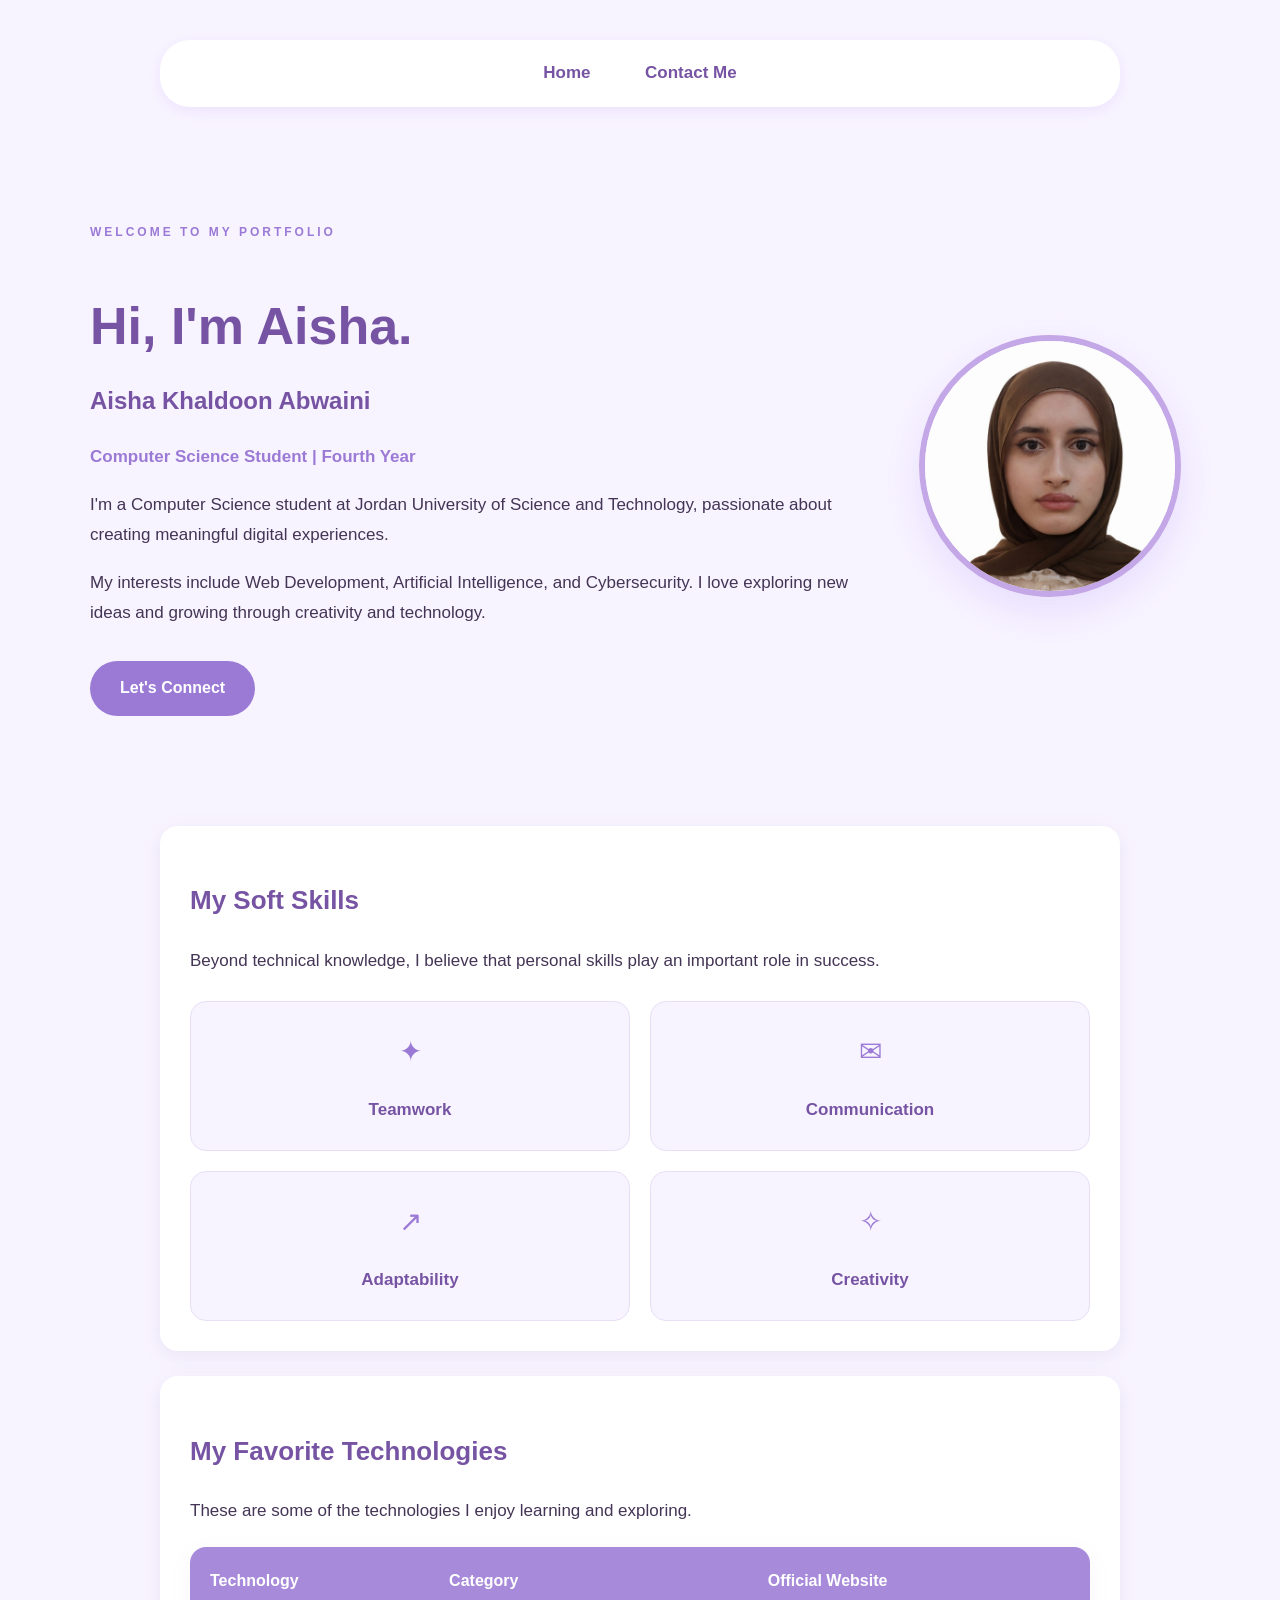
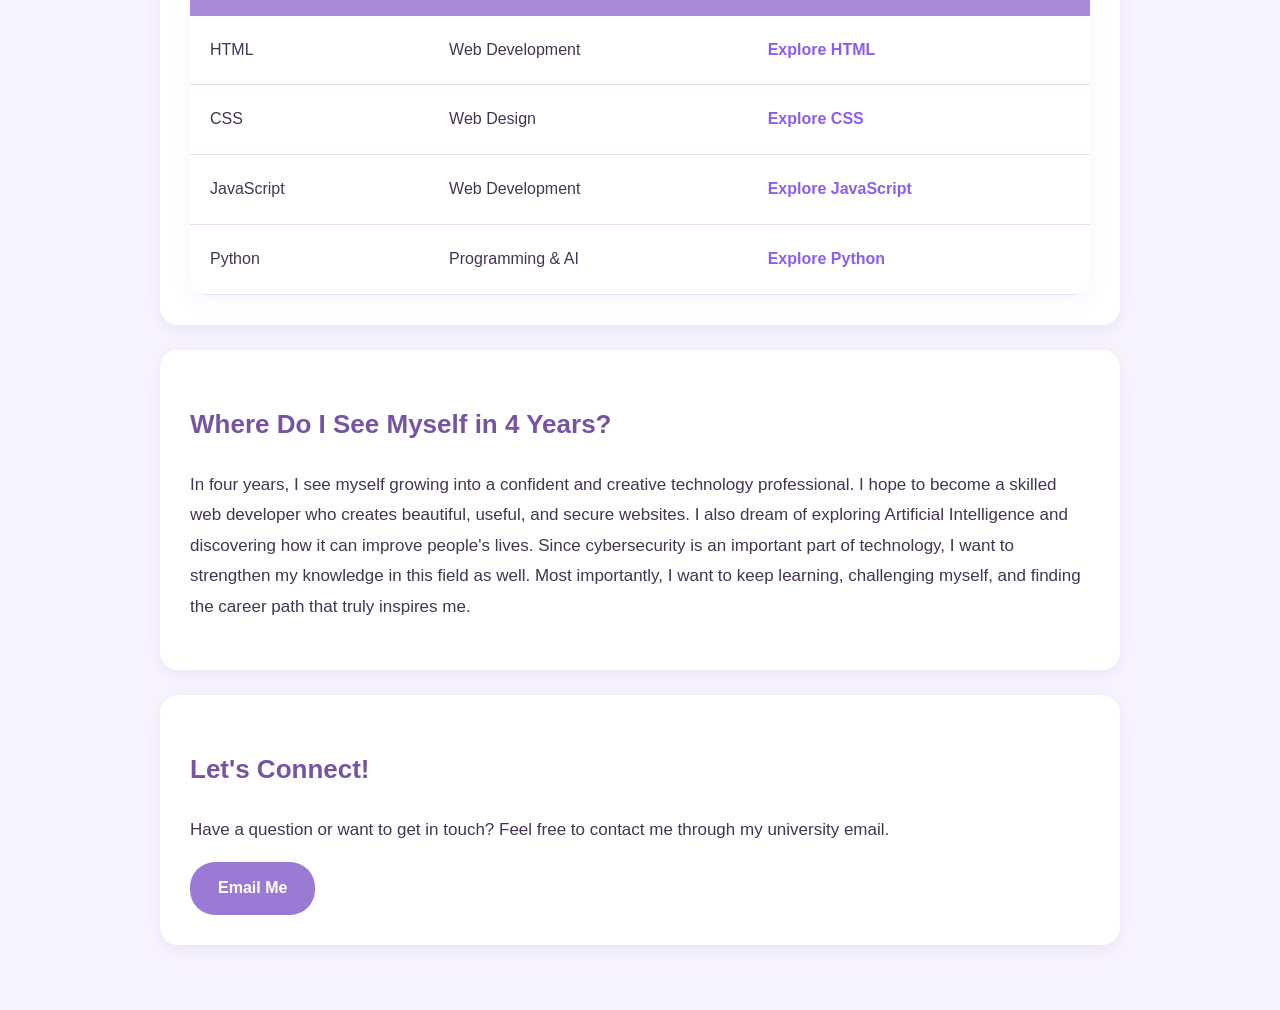
==== index.html @ a245b267 "Initial upload of my portfolio  Copy" ====
<!DOCTYPE html>
<html lang="en">

<head>
    <meta charset="UTF-8">
    <title>165885 - Aisha Khaldoon Abwaini</title>
    <link rel="stylesheet" href="style.css">
</head>

<body>

<!-- Navigation Bar -->
<nav class="navbar">
    <a href="index.html">Home</a>
    <a href="contact.html">Contact Me</a>
</nav>


  
<!-- Elegant Hero Section -->
<header class="hero">

    <div class="hero-text">

        <span class="hero-label">
            WELCOME TO MY PORTFOLIO
        </span>

        <h1>Hi, I'm Aisha.</h1>

        <h2>Aisha Khaldoon Abwaini</h2>

        <p class="hero-subtitle">
            Computer Science Student | Fourth Year
        </p>

        <p>
            I'm a Computer Science student at
            Jordan University of Science and Technology,
            passionate about creating meaningful
            digital experiences.
        </p>

        <p>
            My interests include Web Development,
            Artificial Intelligence, and Cybersecurity.
            I love exploring new ideas and growing
            through creativity and technology.
        </p>

        <a href="contact.html" class="hero-button">
            Let's Connect
        </a>

    </div>

    <div class="hero-image">
        <img src="images/profile.jpeg"
             alt="Aisha Khaldoon Abwaini"
             class="profile-photo">
    </div>

</header>


<!-- My Soft Skills -->
<section id="skills">

    <h2>My Soft Skills </h2>

    <p>
        Beyond technical knowledge, I believe that
        personal skills play an important role in success.
    </p>

    
<div class="skills-grid">

    <div class="skill-card">
        <span>✦</span>
        <h3>Teamwork</h3>
    </div>

    <div class="skill-card">
        <span>✉</span>
        <h3>Communication</h3>
    </div>

    <div class="skill-card">
        <span>↗</span>
        <h3>Adaptability</h3>
    </div>

    <div class="skill-card">
        <span>✧</span>
        <h3>Creativity</h3>
    </div>

</div>


</section>


<!-- My Favorite Technologies -->
<section id="technologies">

    <h2>My Favorite Technologies </h2>

    <p>
        These are some of the technologies I enjoy
        learning and exploring.
    </p>

    <table>
        <tr>
            <th>Technology</th>
            <th>Category</th>
            <th>Official Website</th>
        </tr>

        <tr>
            <td>HTML</td>
            <td>Web Development</td>
            <td>
                <a href="https://html.spec.whatwg.org/"
                   target="_blank">Explore HTML</a>
            </td>
        </tr>

        <tr>
            <td>CSS</td>
            <td>Web Design</td>
            <td>
                <a href="https://www.w3.org/Style/CSS/"
                   target="_blank">Explore CSS</a>
            </td>
        </tr>

        <tr>
            <td>JavaScript</td>
            <td>Web Development</td>
            <td>
                <a href="https://developer.mozilla.org/en-US/docs/Web/JavaScript"
                   target="_blank">Explore JavaScript</a>
            </td>
        </tr>

        <tr>
            <td>Python</td>
            <td>Programming & AI</td>
            <td>
                <a href="https://www.python.org/"
                   target="_blank">Explore Python</a>
            </td>
        </tr>
    </table>

</section>


<!-- My Future Goals -->
<section id="future">

    <h2>Where Do I See Myself in 4 Years? </h2>

    <p>
        In four years, I see myself growing into a
        confident and creative technology professional.
        I hope to become a skilled web developer who
        creates beautiful, useful, and secure websites.
        I also dream of exploring Artificial Intelligence
        and discovering how it can improve people's lives.
        Since cybersecurity is an important part of
        technology, I want to strengthen my knowledge
        in this field as well.
        Most importantly, I want to keep learning,
        challenging myself, and finding the career path
        that truly inspires me.
    </p>

</section>


<!-- Contact Information -->
<section id="email">

    <h2>Let's Connect! </h2>

    <p>
        Have a question or want to get in touch?
        Feel free to contact me through my university email.
    </p>

    <a href="mailto:akabwaini22@cit.just.edu.jo">
        Email Me 
    </a>

</section>


</body>
</html>
---- style.css ----
/* General Page Style */
body {
    background-color: #F8F4FF;
    font-family: Arial, sans-serif;
    color: #443455;
    margin: 0;
    padding: 40px;
    line-height: 1.8;
}

/* Main Heading */
h1 {
    color: #8B5CF6;
    font-size: 42px;
    text-align: center;
}

/* Secondary Heading */
h2 {
    color: #7654A3;
    font-size: 26px;
}

/* Paragraphs */
p {
    font-size: 17px;
}

/* Soft Rounded Sections */
section {
    background-color: white;
    padding: 30px;
    margin: 25px auto;
    max-width: 900px;
    border-radius: 18px;
    box-shadow: 0 5px 20px rgba(120, 90, 160, 0.10);
}

/* Links */
a {
    color: #8B5CF6;
    text-decoration: none;
}

a:hover {
    color: #5B21B6;
    text-decoration: underline;
}


/* Technologies Table */
table {
    width: 100%;
    border-collapse: collapse;
    margin-top: 20px;
    overflow: hidden;
}

th {
    background-color: #9B7AD6;
    color: white;
    padding: 15px;
    text-align: left;
}

td {
    padding: 15px;
    border-bottom: 1px solid #E8DFF5;
}

tr:hover {
    background-color: #F3EBFF;
}

td a {
    font-weight: bold;
}


/* Email Button */
#email a {
    display: inline-block;
    background-color: #9B7AD6;
    color: white;
    padding: 12px 28px;
    border-radius: 25px;
    font-weight: bold;
    transition: 0.3s;
}

#email a:hover {
    background-color: #7654A3;
    text-decoration: none;
    transform: translateY(-3px);
}


/* My Professional Photo */
.profile-photo {
    display: block;
    width: 200px;
    height: 200px;
    object-fit: cover;
    border-radius: 50%;
    border: 5px solid #C4A7E7;
    box-shadow: 0 8px 25px rgba(139, 92, 246, 0.20);
    margin: 25px auto;
}


/* Navigation Bar */
.navbar {
    background-color: white;
    padding: 18px 30px;
    text-align: center;
    border-radius: 30px;
    max-width: 900px;
    margin: 0 auto 40px;
    box-shadow: 0 4px 15px rgba(139, 92, 246, 0.10);
}

.navbar a {
    color: #7654A3;
    font-size: 17px;
    font-weight: bold;
    margin: 0 25px;
    text-decoration: none;
    transition: 0.3s;
}

.navbar a:hover {
    color: #8B5CF6;
    text-decoration: underline;
}


/* Contact Page */
#contact {
    max-width: 650px;
    padding: 40px;
}

/* Contact Form */
#contactForm {
    display: flex;
    flex-direction: column;
    gap: 12px;
    margin-top: 25px;
}

/* Form Labels */
#contactForm label {
    color: #7654A3;
    font-size: 16px;
    font-weight: bold;
}

/* Input Fields */
#contactForm input,
#contactForm textarea {
    padding: 14px;
    border: 1px solid #DCCAF2;
    border-radius: 10px;
    font-family: Arial, sans-serif;
    font-size: 15px;
    background-color: #FCFAFF;
    color: #443455;
}

/* Focus Effect */
#contactForm input:focus,
#contactForm textarea:focus {
    outline: none;
    border-color: #9B7AD6;
    box-shadow: 0 0 8px rgba(155, 122, 214, 0.2);
}

/* Submit Button */
#contactForm button {
    background-color: #9B7AD6;
    color: white;
    padding: 15px;
    border: none;
    border-radius: 25px;
    font-size: 16px;
    font-weight: bold;
    cursor: pointer;
    margin-top: 15px;
    transition: 0.3s;
}

#contactForm button:hover {
    background-color: #7654A3;
    transform: translateY(-3px);
}


/* Elegant Hero Section */
.hero {
    display: flex;
    align-items: center;
    justify-content: space-between;
    gap: 50px;
    max-width: 1100px;
    margin: 60px auto;
    padding: 50px 30px;
}

.hero-text {
    flex: 1;
}

.hero-label {
    color: #9B7AD6;
    font-size: 12px;
    letter-spacing: 3px;
    font-weight: bold;
}

.hero h1 {
    text-align: left;
    font-size: 52px;
    color: #7654A3;
    margin-bottom: 5px;
}

.hero h2 {
    font-size: 24px;
    margin-top: 0;
}

.hero-subtitle {
    color: #9B7AD6;
    font-weight: bold;
}

.hero-image {
    flex: 0 0 280px;
}

.hero .profile-photo {
    width: 250px;
    height: 250px;
    border: 6px solid #C4A7E7;
    box-shadow: 0 15px 40px rgba(139, 92, 246, 0.15);
}

.hero-button {
    display: inline-block;
    background-color: #9B7AD6;
    color: white;
    padding: 13px 30px;
    border-radius: 30px;
    font-weight: bold;
    margin-top: 15px;
    transition: 0.3s;
}

.hero-button:hover {
    background-color: #7654A3;
    color: white;
    text-decoration: none;
    transform: translateY(-3px);
}


/* Elegant Soft Skills Cards */

.skills-grid {
    display: grid;
    grid-template-columns: repeat(2, 1fr);
    gap: 20px;
    margin-top: 25px;
}

.skill-card {
    background-color: #F8F4FF;
    border: 1px solid #E8DFF5;
    border-radius: 16px;
    padding: 25px;
    text-align: center;
    transition: 0.3s;
}

.skill-card span {
    font-size: 28px;
    color: #9B7AD6;
}

.skill-card h3 {
    color: #7654A3;
    font-size: 17px;
    margin-bottom: 0;
}

.skill-card:hover {
    transform: translateY(-5px);
    box-shadow: 0 10px 25px rgba(155, 122, 214, 0.15);
    background-color: #F1E9FF;
}


/* Elegant Technologies Table */

#technologies table {
    width: 100%;
    border-collapse: separate;
    border-spacing: 0;
    border-radius: 16px;
    overflow: hidden;
    box-shadow: 0 5px 20px rgba(155, 122, 214, 0.08);
}

#technologies th {
    background-color: #A78BDA;
    color: white;
    padding: 20px;
}

#technologies td {
    padding: 20px;
    background-color: #FFFFFF;
    transition: background-color 0.3s;
}

#technologies tr:hover td {
    background-color: #F3EBFF;
}

#technologies td a {
    color: #8B5CF6;
    text-decoration: none;
    font-weight: 600;
}

#technologies td a:hover {
    text-decoration: underline;
}


/* Responsive Design for Mobile */

@media (max-width: 768px) {

    .hero {
        flex-direction: column-reverse;
        text-align: center;
        gap: 25px;
        padding: 25px 15px;
        margin: 30px auto;
    }

    .hero-text {
        width: 100%;
    }

    .hero h1 {
        font-size: 36px;
        text-align: center;
    }

    .hero h2 {
        font-size: 21px;
    }

    .hero-image {
        flex: 0 0 auto;
    }

    .hero .profile-photo {
        width: 190px;
        height: 190px;
    }

    .skills-grid {
        grid-template-columns: 1fr;
    }

    section {
        padding: 25px 18px;
    }

    nav {
        width: auto;
        margin-left: 15px;
        margin-right: 15px;
    }

    table {
        font-size: 13px;
    }

    th, td {
        padding: 10px;
    }
}
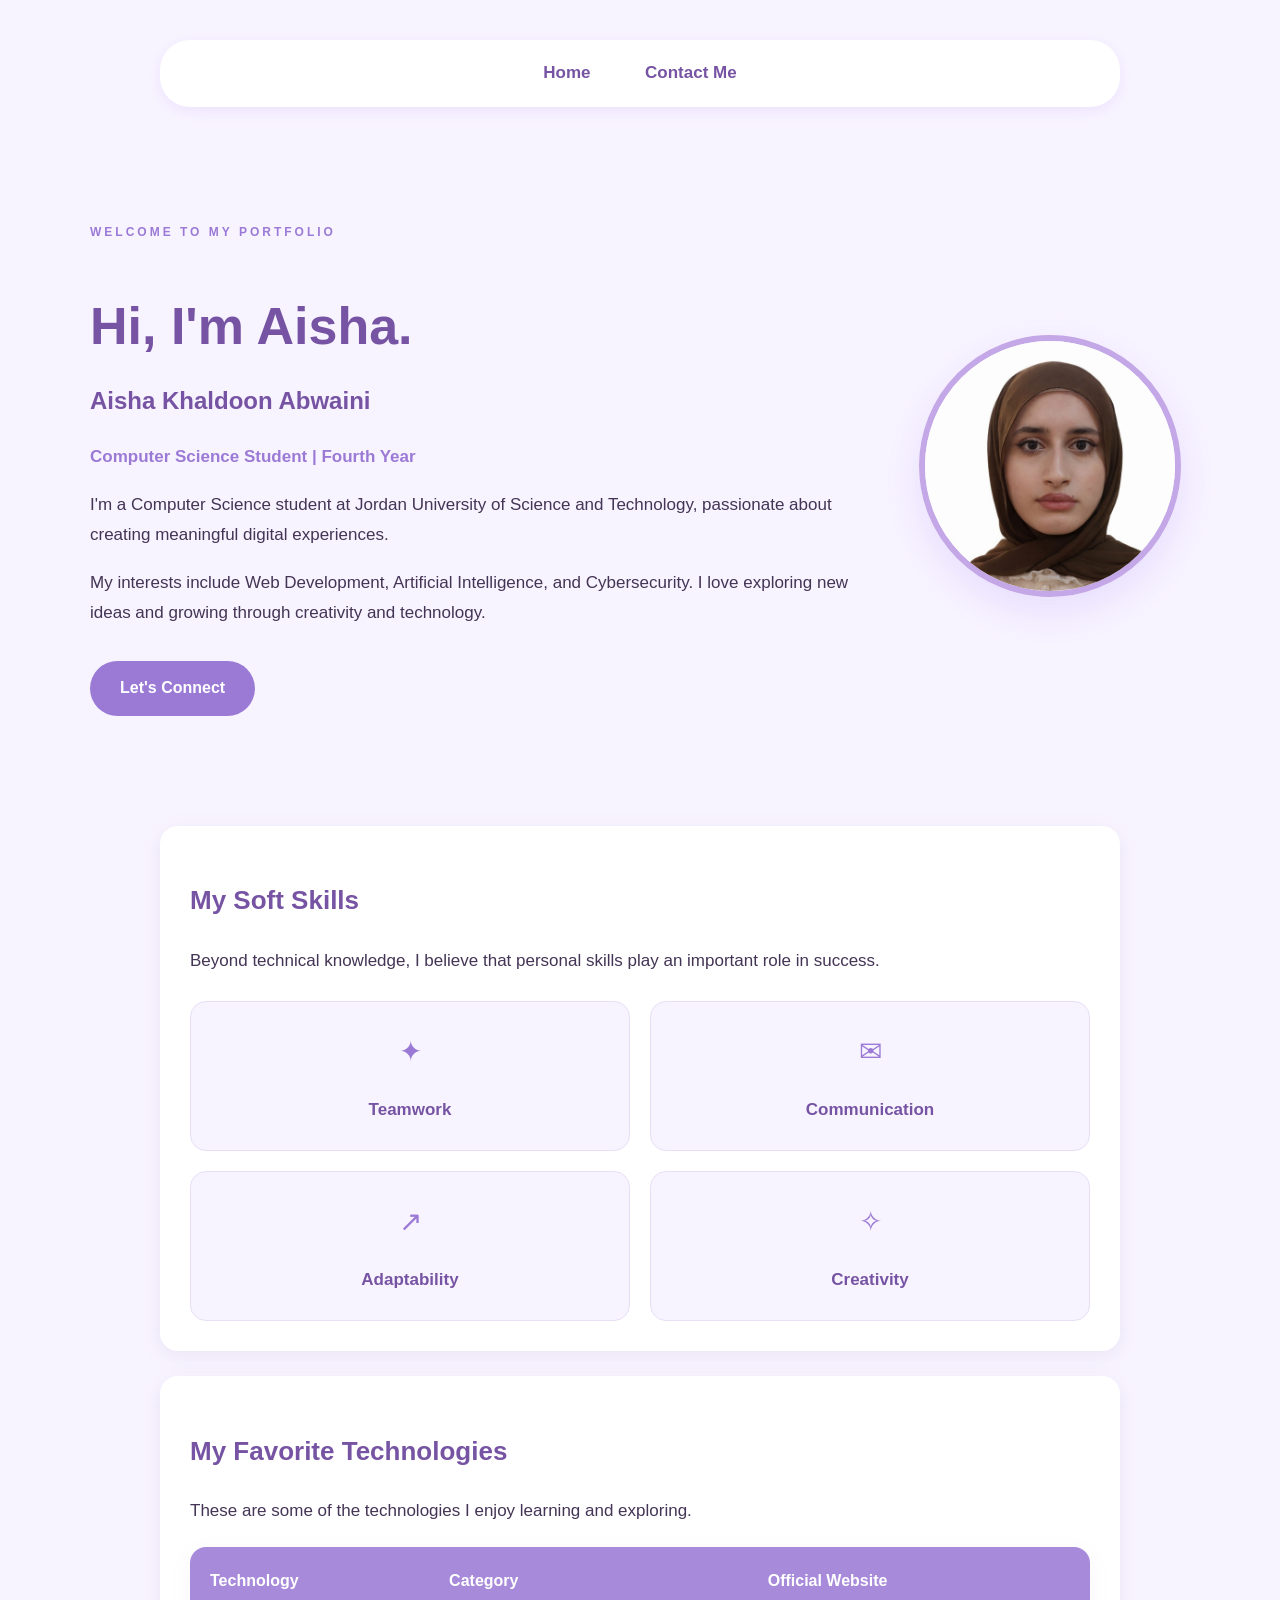
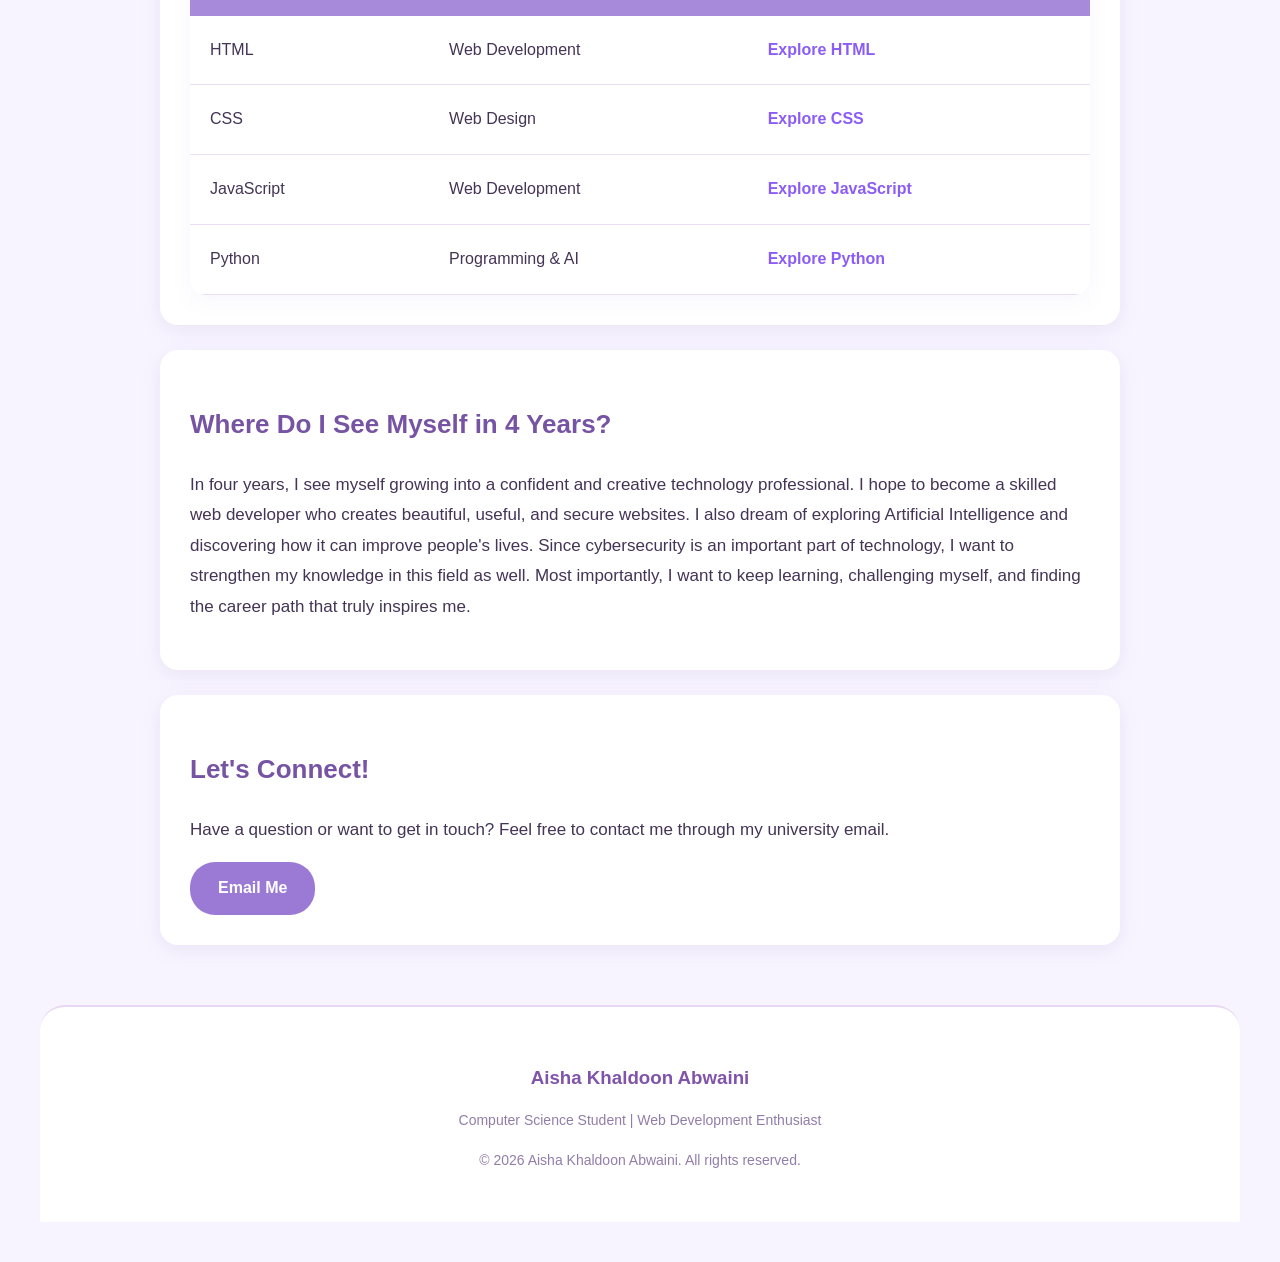
==== commit 8630e3a6: "Add elegant lavender footer" ====
--- a/index.html
+++ b/index.html
@@ -200,5 +200,11 @@
 </section>
 
 
+<footer class="footer">
+    <h3>Aisha Khaldoon Abwaini </h3>
+    <p>Computer Science Student | Web Development Enthusiast</p>
+    <p>© 2026 Aisha Khaldoon Abwaini. All rights reserved.</p>
+  </footer>
+  
 </body>
 </html>
--- a/style.css
+++ b/style.css
@@ -395,3 +395,25 @@
         padding: 10px;
     }
 }
+
+
+/* Elegant Lavender Footer */
+.footer {
+    text-align: center;
+    padding: 35px 20px;
+    margin-top: 60px;
+    background-color: #ffffff;
+    border-top: 2px solid #e8d8f5;
+    border-radius: 25px 25px 0 0;
+}
+
+.footer h3 {
+    color: #8054aa;
+    margin-bottom: 12px;
+}
+
+.footer p {
+    color: #927da8;
+    font-size: 14px;
+    line-height: 1.8;
+}
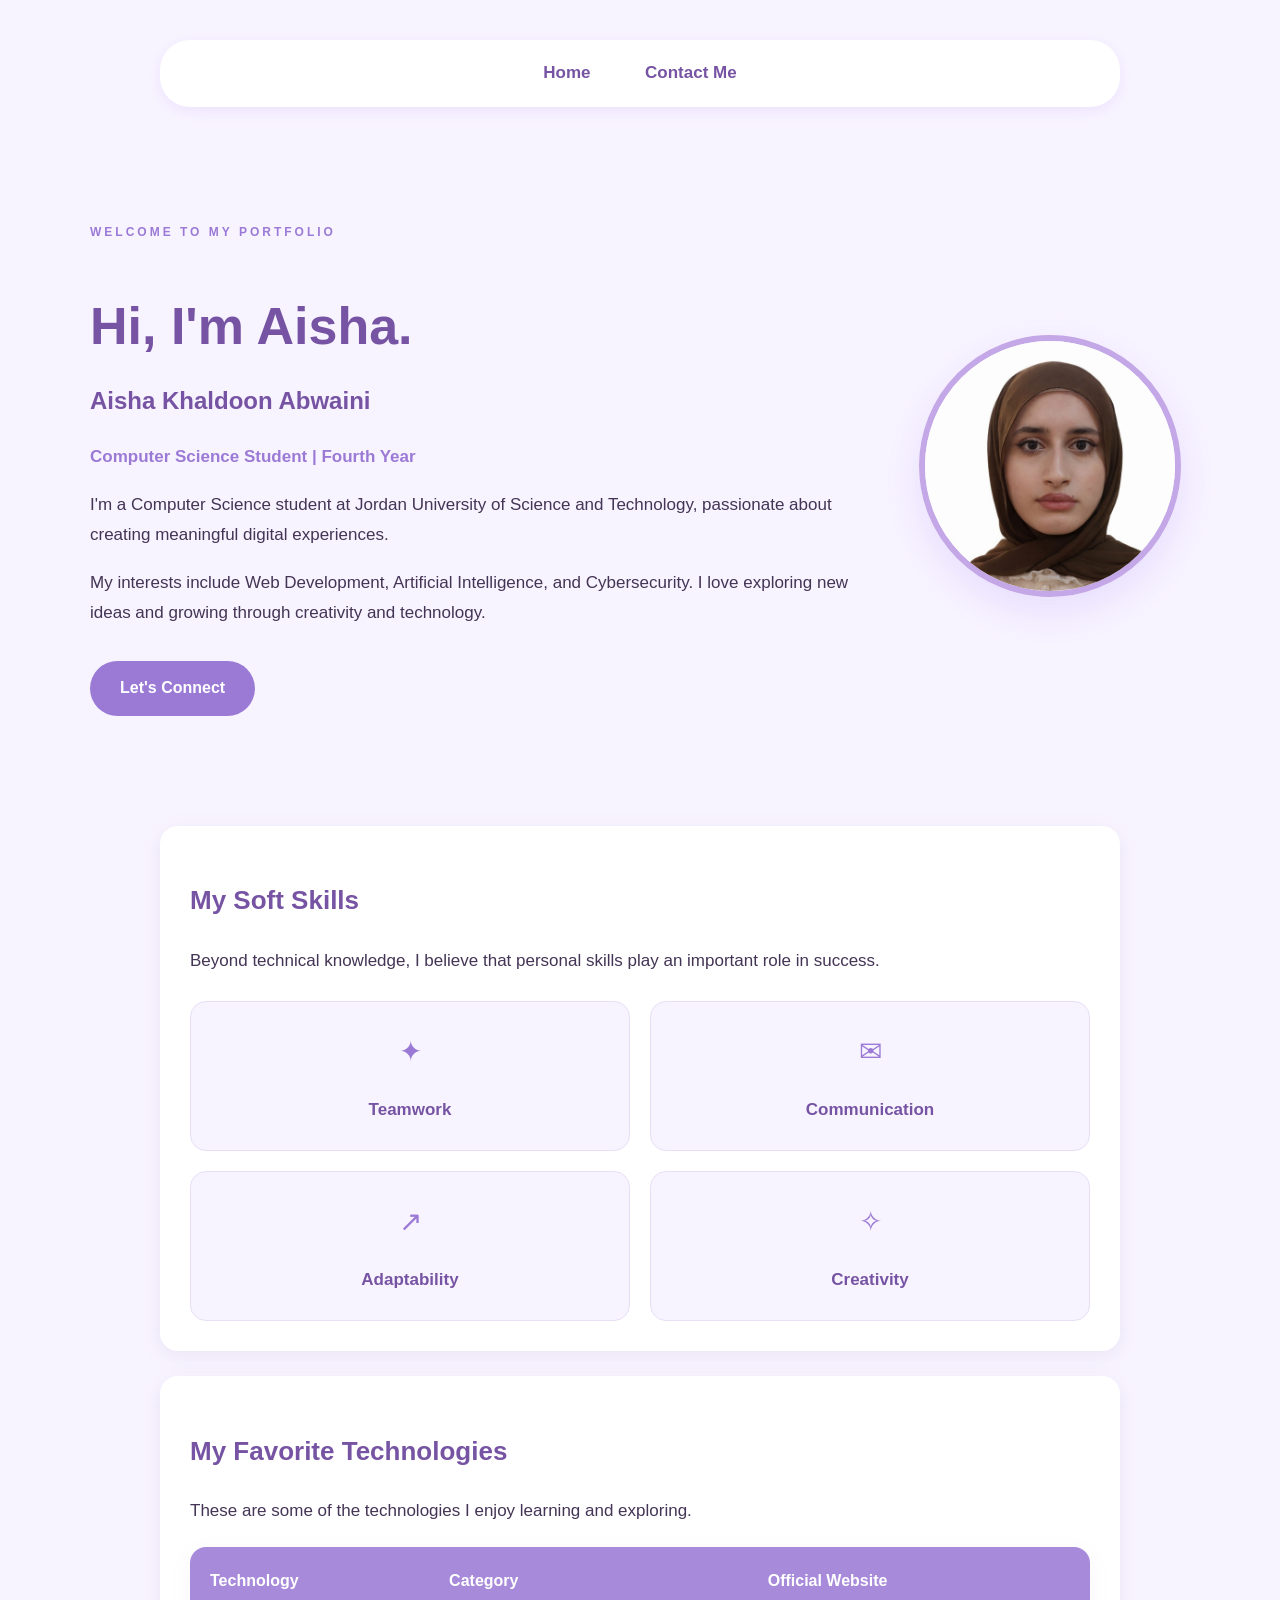
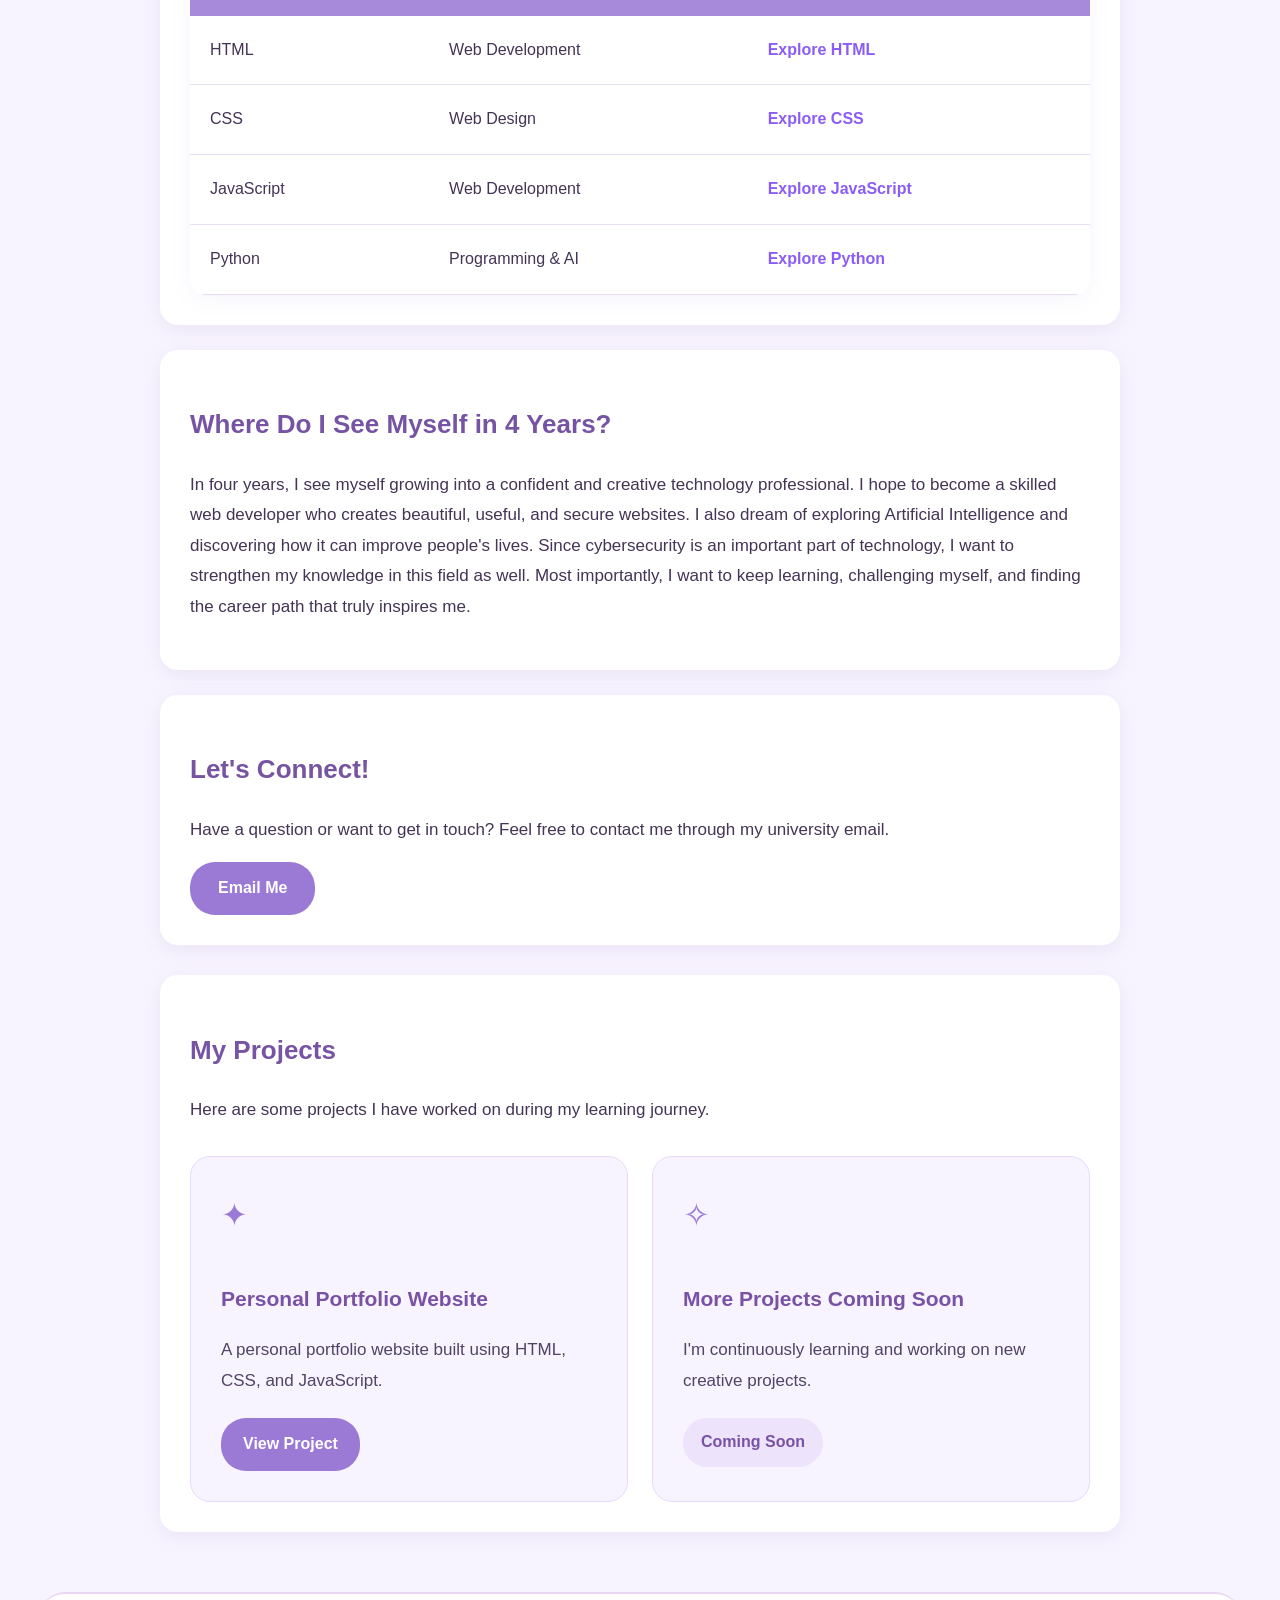
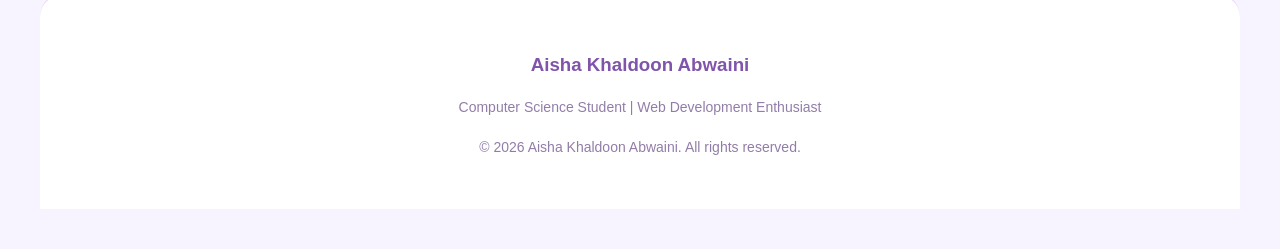
==== commit f6eb4a81: "Add elegant projects section" ====
--- a/index.html
+++ b/index.html
@@ -200,6 +200,46 @@
 </section>
 
 
+<!-- My Projects Section -->
+<section id="projects">
+    <h2>My Projects</h2>
+
+    <p>
+        Here are some projects I have worked on
+        during my learning journey.
+    </p>
+
+    <div class="projects-container">
+
+        <!-- Project 1 -->
+        <div class="project-card">
+            <span class="project-icon">✦</span>
+            <h3>Personal Portfolio Website</h3>
+            <p>
+                A personal portfolio website built using
+                HTML, CSS, and JavaScript.
+            </p>
+            <a href="https://github.com/akabwaini22/aisha-portfolio"
+               target="_blank"
+               rel="noopener noreferrer">
+                View Project
+            </a>
+        </div>
+
+        <!-- Project 2 -->
+        <div class="project-card">
+            <span class="project-icon">✧</span>
+            <h3>More Projects Coming Soon</h3>
+            <p>
+                I'm continuously learning and working
+                on new creative projects.
+            </p>
+            <span class="coming-soon">Coming Soon</span>
+        </div>
+
+    </div>
+</section>
+
 <footer class="footer">
     <h3>Aisha Khaldoon Abwaini </h3>
     <p>Computer Science Student | Web Development Enthusiast</p>
@@ -208,3 +248,4 @@
   
 </body>
 </html>
+
--- a/style.css
+++ b/style.css
@@ -417,3 +417,85 @@
     font-size: 14px;
     line-height: 1.8;
 }
+
+
+/* ===== My Projects - Lavender Elegant ===== */
+
+#projects {
+    margin-top: 30px;
+}
+
+.projects-container {
+    display: grid;
+    grid-template-columns: repeat(2, minmax(0, 1fr));
+    gap: 24px;
+    margin-top: 30px;
+}
+
+.project-card {
+    background: #F8F4FF;
+    border: 1px solid #E8D9FA;
+    border-radius: 20px;
+    padding: 30px;
+    transition: transform 0.3s ease,
+                box-shadow 0.3s ease;
+}
+
+.project-card:hover {
+    transform: translateY(-6px);
+    box-shadow: 0 12px 28px rgba(155, 122, 214, 0.15);
+}
+
+.project-icon {
+    display: inline-block;
+    font-size: 32px;
+    color: #9B7AD6;
+    margin-bottom: 15px;
+}
+
+.project-card h3 {
+    color: #7952A5;
+    font-size: 21px;
+    margin-bottom: 15px;
+}
+
+.project-card p {
+    color: #514365;
+    line-height: 1.8;
+    margin-bottom: 22px;
+}
+
+.project-card a {
+    display: inline-block;
+    background: #9B7AD6;
+    color: white;
+    text-decoration: none;
+    padding: 12px 22px;
+    border-radius: 25px;
+    font-weight: bold;
+    transition: background 0.3s ease;
+}
+
+.project-card a:hover {
+    background: #7654A3;
+}
+
+.coming-soon {
+    display: inline-block;
+    color: #7952A5;
+    background: #EDE3FA;
+    padding: 10px 18px;
+    border-radius: 25px;
+    font-weight: bold;
+}
+
+/* Responsive layout for mobile */
+@media (max-width: 768px) {
+    .projects-container {
+        grid-template-columns: 1fr;
+    }
+
+    .project-card {
+        padding: 24px;
+    }
+}
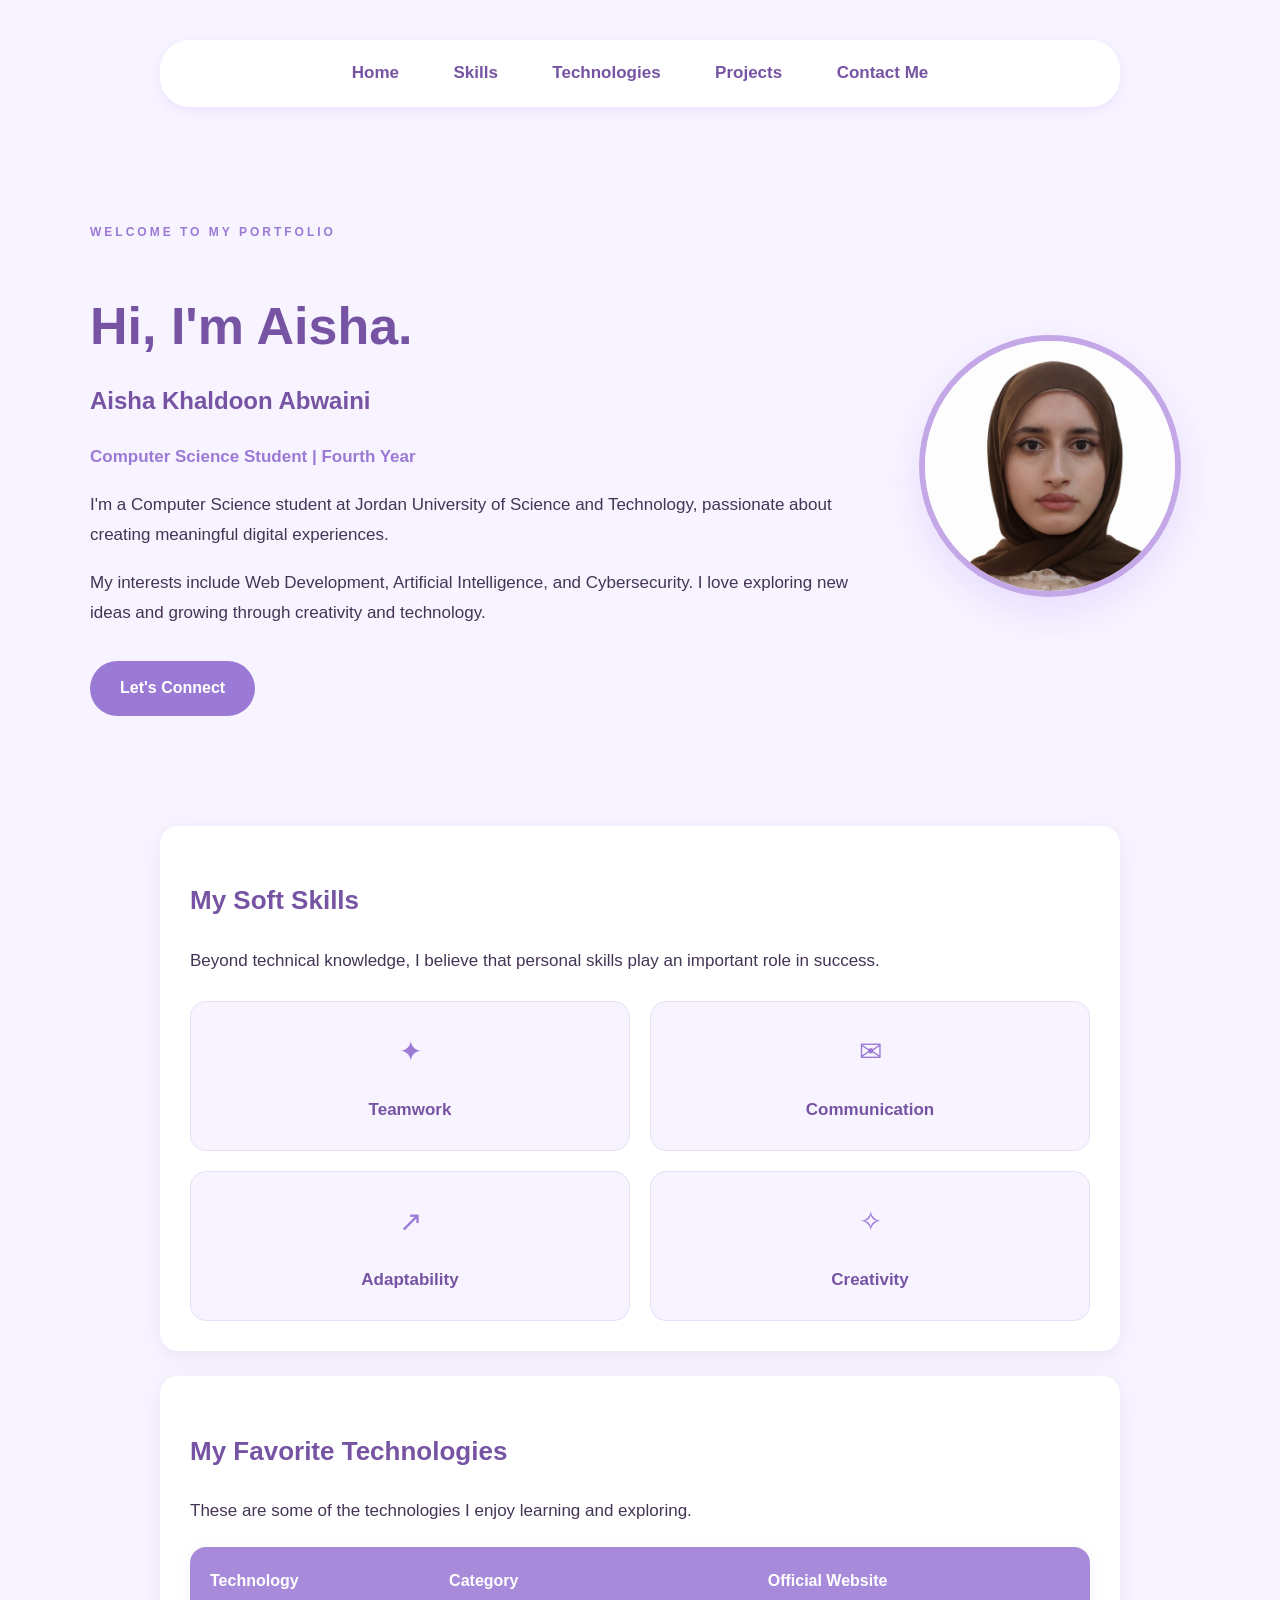
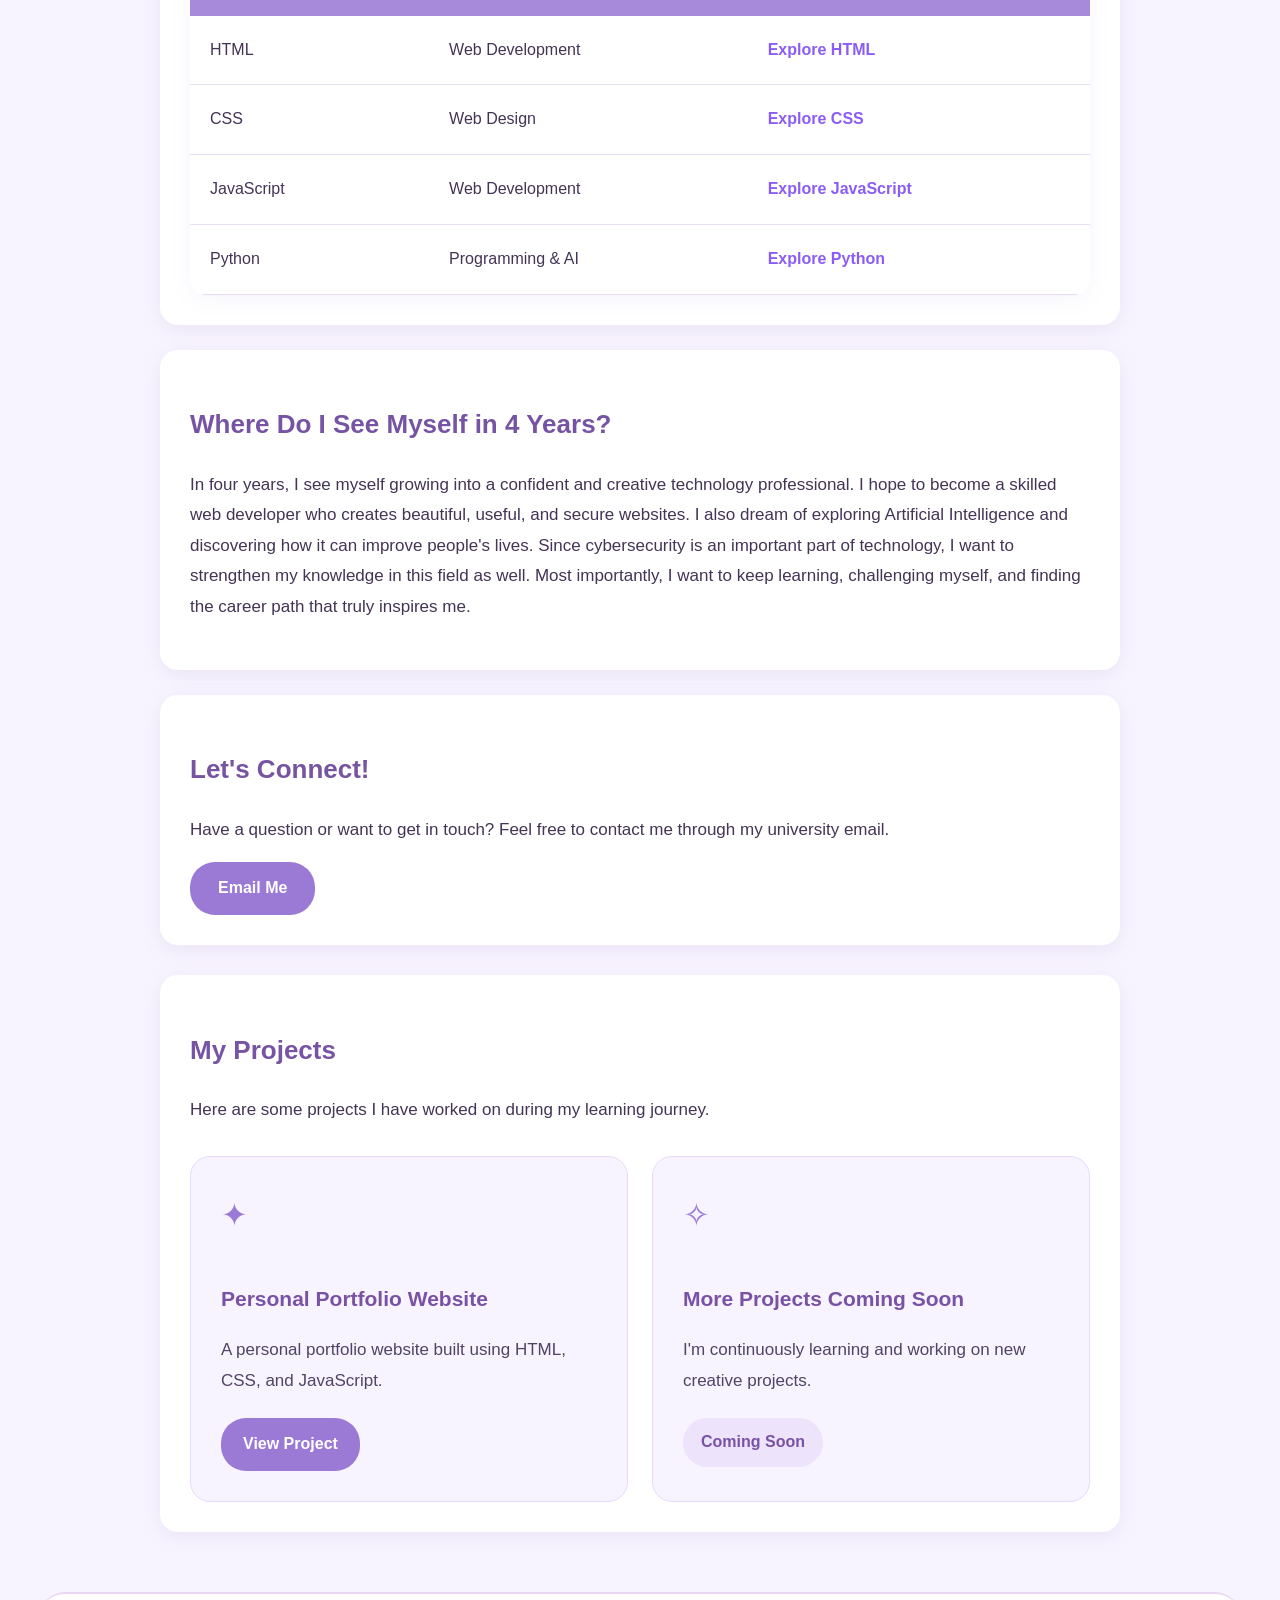
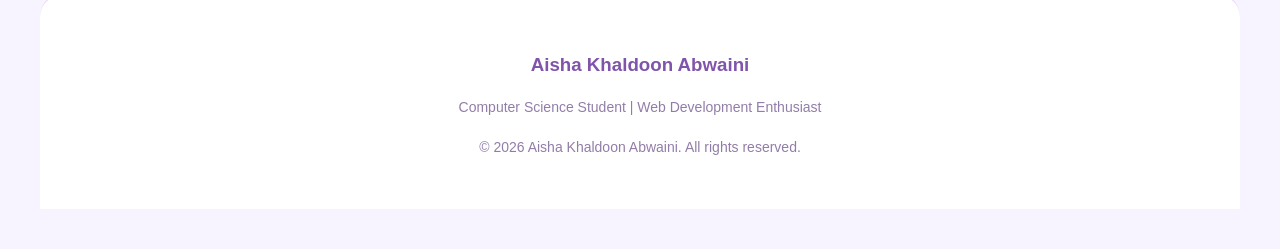
==== commit 75dc29dc: "Add files via upload" ====
--- a/index.html
+++ b/index.html
@@ -11,10 +11,15 @@
 <body>
 
 <!-- Navigation Bar -->
+
 <nav class="navbar">
-    <a href="index.html">Home</a>
+    <a href="#home">Home</a>
+    <a href="#skills">Skills</a>
+    <a href="#technologies">Technologies</a>
+    <a href="#projects">Projects</a>
     <a href="contact.html">Contact Me</a>
 </nav>
+
 
 
   
@@ -246,6 +251,8 @@
     <p>© 2026 Aisha Khaldoon Abwaini. All rights reserved.</p>
   </footer>
   
+<script src="script.js" defer></script>
+
 </body>
 </html>
 
--- a/style.css
+++ b/style.css
@@ -499,3 +499,138 @@
         padding: 24px;
     }
 }
+
+
+/* Elegant Scroll Animation */
+
+
+.reveal {
+    opacity: 0;
+    transform: translateY(100px);
+    transition: opacity 2s ease,
+                transform 2s ease;
+}
+
+
+.reveal.active {
+    opacity: 1;
+    transform: translateY(0);
+}
+
+@media (prefers-reduced-motion: reduce) {
+    .reveal {
+        opacity: 1;
+        transform: none;
+        transition: none;
+    }
+}
+
+
+/* Lavender Elegant - Hover Animations */
+
+.project-card,
+.skill-card {
+    transition: transform 0.35s ease,
+                box-shadow 0.35s ease,
+                border-color 0.35s ease;
+}
+
+.project-card:hover,
+.skill-card:hover {
+    transform: translateY(-8px);
+    box-shadow: 0 15px 35px rgba(155, 120, 210, 0.18);
+    border-color: #b99bea;
+}
+
+/* Smooth button hover */
+.project-card a:hover {
+    filter: brightness(1.08);
+}
+
+@media (prefers-reduced-motion: reduce) {
+    .project-card,
+    .skill-card {
+        transition: none;
+    }
+
+    .project-card:hover,
+    .skill-card:hover {
+        transform: none;
+    }
+}
+
+
+/* Lavender Elegant - Responsive Design */
+
+@media (max-width: 768px) {
+
+    /* General page spacing */
+    body {
+        overflow-x: hidden;
+    }
+
+    section {
+        width: 92%;
+        max-width: 100%;
+        margin-left: auto;
+        margin-right: auto;
+        padding: 25px;
+        box-sizing: border-box;
+    }
+
+    /* Navigation */
+    .navbar {
+        width: 92%;
+        box-sizing: border-box;
+        display: flex;
+        justify-content: center;
+        flex-wrap: wrap;
+        gap: 15px;
+        padding: 18px;
+    }
+
+    /* Profile photo */
+    .profile-photo {
+        width: 190px;
+        height: 190px;
+        max-width: 100%;
+        object-fit: cover;
+    }
+
+    /* Project cards */
+    .projects-container {
+        grid-template-columns: 1fr;
+    }
+
+    /* Soft skills cards */
+    .skills-container {
+        grid-template-columns: 1fr;
+    }
+
+    /* Headings */
+    h1 {
+        font-size: 36px;
+    }
+
+    h2 {
+        font-size: 25px;
+    }
+}
+
+
+/* Smooth Navigation */
+html {
+    scroll-behavior: smooth;
+    scroll-padding-top: 100px;
+}
+
+/* Elegant Navbar Links */
+.navbar a {
+    transition: color 0.3s ease,
+                transform 0.3s ease;
+}
+
+.navbar a:hover {
+    color: #9b79d6;
+    transform: translateY(-2px);
+}
